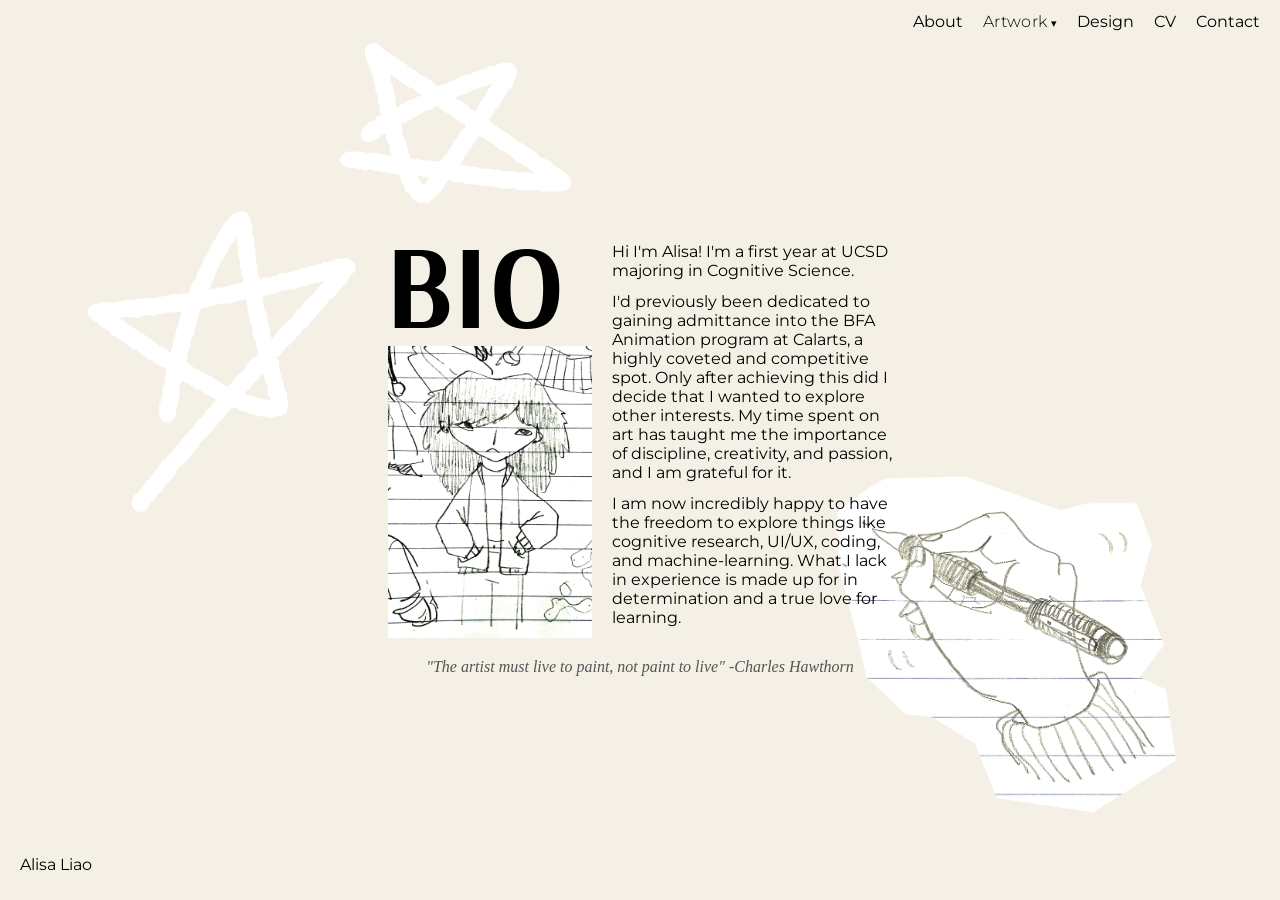
==== index.html @ 05c4a04d "Add files via upload" ====
<!DOCTYPE html>
<html lang="en">
<head>
  <meta charset="UTF-8">
  <title>Alisa Liao Personal Website | About</title>
  <link rel="stylesheet" href="Personal-website-style.css">
</head>
<body id="about-body">
<nav>
  <a href="index.html">About</a>
  <div class="dropdown">
    <span class="dropdown-toggle">Artwork</span>
    <div class="dropdown-menu">
      <a href="Life-Drawing.html">Life Drawing</a>
      <a href="Misc.html">Misc</a>
    </div>
  </div>
  <a href="Design.html">Design</a>
  <a href="CV.html">CV</a>
  <a href="Contact.html">Contact</a>
</nav>
<figure id="about-figure">
  <div class="main-row">
  <div class="image-heading-col">
    <h1 id="bio">BIO</h1>
    <img id="self-portrait" src="IMG_4927.jpeg" alt="self-portrait">
  </div>
  <div class="content-col">
    <p class="bio-paragraph">Hi I'm Alisa! I'm a first year at UCSD majoring in Cognitive Science.</p>
    <p class="bio-paragraph">I'd previously been dedicated to gaining admittance into
      the BFA Animation program at Calarts, a highly coveted and competitive spot. Only after achieving this
    did I decide that I wanted to explore other interests. My time spent on art has taught me the
      importance of discipline, creativity, and passion, and I am grateful for it.</p>
      <p class="bio-paragraph">I am now incredibly happy to have the freedom to explore
      things like cognitive research, UI/UX, coding, and machine-learning. What
       I lack in experience is made up for in determination and a true love for learning.</p>
    </div>
  </div>
  <figcaption id="about-figcaption">"The artist must live to paint, not paint to live" -Charles Hawthorn</figcaption>
</figure>
    <img class="hand-photo-2" src="hands-2.png" alt="hands">
    <img class="stars" src="star.png" alt="stars">

</body>

<footer>
  <p>Alisa Liao</p>
</footer>

</html>
---- Personal-website-style.css ----
@import url('https://fonts.googleapis.com/css2?family=Montserrat:wght@400;700&display=swap');
@import url('https://fonts.googleapis.com/css2?family=Arya:wght@400;700&display=swap');

p {
    font-family: 'Montserrat', sans-serif;
}

a {
font-family: 'Montserrat', sans-serif;
}

label, button {
    font-family: 'Montserrat', sans-serif;
}

body {
margin: 30px;
}

footer {
    position: fixed;
    bottom: 0;
    left: 0;
    width: 100%;
    color: black;
    text-align: left;
    padding: 20px;
    padding-bottom: 10px;
    z-index: 500;
}

h1 {
    font-family: 'Arya';
}

h2 {
    font-family: 'Arya';
}

body {
    background-color: #F5F0E5;
}

input, textarea {
  border: none;
  border-radius: 8px;
}

input::placeholder, textarea::placeholder {
    color: #D3D3D3;
    padding: 3px;
}

input:focus, textarea:focus {
    outline:none;
}

/*NAV*/
nav {
      position: fixed;
      top: 0;
      right: 0;
      width: 100%;
      display: flex;
      gap: 20px;
      padding: 12px 20px;
      box-sizing: border-box;
      z-index: 1000;
      display: flex;
      justify-content: flex-end;

}

a:link {
    color: black;
    text-decoration: none;
}
a:visited {
    color: black;
}
a:hover {
    color: grey;
}

.dropdown {
  position: relative;
  padding-bottom: 12px; /* creates an invisible hover bridge */
}

/* DROPDOWN MENU — hidden by default */
.dropdown-menu {
  display: none;
  position: absolute;
  top: 100%;
  left: 50%;
  transform: translateX(-50%);
  background: #f0ede0;
  border: 1px solid black;
  border-radius: 4px;
  padding: 8px 0;
  min-width: 80px;
  z-index: 100;
  flex-direction: column;
}

.dropdown-menu a {
  display: block;
  padding: 8px 18px;
  font-size: 16px;
  white-space: nowrap;
}

.dropdown-menu a:hover {
  opacity: 0.5;
}

/* SHOW on hover */
.dropdown:hover .dropdown-menu {
  display: flex;
}

.dropdown-toggle {
  font-family: 'Montserrat', sans-serif;
  font-size: 16px;
  font-weight: 300;
  color: black;
  letter-spacing: 0.02em;
  cursor: pointer;
}

.dropdown-toggle::after {
  content: ' ▾';
  font-size: 11px;
  vertical-align: middle;
}

.dropdown-toggle:hover {
  color: grey;
}

/*ABOUT*/
.image-heading-col {
  display: flex;
  flex-direction: column;
  align-items: center;
  flex-shrink: 0;
}

.main-row {
  display: flex;
  flex-direction: row;
  gap: 20px;
  align-items: flex-start;
}

#about-figure {
  display: flex;
  flex-direction: column;
  gap: 12px;
  padding: 12px;
  margin-top:50px;
  z-index: 2;
}

#about-body {
  display: flex;
  justify-content: center;
  align-items: center;
  min-height: 80vh;
  margin: 0;
  padding-top: 70px;
  item-height: 90px;
}

#bio {
  font-size: 128px;
  margin: 0;
  margin-left: -30px;
  padding: 0;
  line-height: 1
}

#self-portrait {
  width: 204px;
  object-fit: cover;

}

.content-col {
  display: flex;
  flex-direction: column;
  justify-content: center;
  margin-top: 12px;
}

.bio-paragraph {
  margin: 12px 0 0 0;
  font-size: 16px;
  width: 280px;
  position: relative;
}

#about-figcaption {
    text-align: center;
    font-style: italic;
    color: #555;
    padding-top: 8px;
}

.hand-photo-2 {
    height: 400px;
    width: auto;
    position: absolute;
    z-index: 1;
    margin-left: 750px;
    margin-top: 400px;
}
.stars {
    height: 600px;
    width: auto;
    position: absolute;
    z-index: 1;
    margin-right: 650px;
    margin-bottom:300px;
    transform: rotate(10deg);
}

/*CONTACT*/

#a-email:link {
    color:black;
}

.contact-wrapper {
    position: relative;
}

.contact-block {
    position: relative;
    display: flex;
    justify-content: center;
    padding-top: 250px;
    width: 100%;
}

.contact-star {
    position: absolute;
     height: 600px;
     width: auto;
     z-index: 0;
     transform: rotate(200deg);
     margin-right: 350px;
     margin-top: -240px;

 }

.contact-socials {
    display: flex;
    flex-direction: column;
    align-items: flex-start;
    z-index: 1;

}

.contact-form {
    margin: 20px;
    z-index: 1;

}

.form-name {
    display: flex;
    z-index: 1;

}

.fa-brands, .fa-solid, .fa-regular{
    margin-right:10px;
    z-index: 1;

}

.insta {
    margin-top: 0;
    z-index: 1;

}

.first-name-input, .last-name-input {
    margin-right: 7px;
    width: 92.5px;
    margin-bottom: 10px;
    margin-top: 5px;
    height: 20px;
    z-index: 1;

}

.message-input, .email-input {
    width: 200px;
    margin-bottom: 10px;
    margin-top: 5px;
    height: 20px;
    z-index: 1;
}

.message-input {
    height: 50px;
    z-index: 1;
}

.send-button {
    border: none;
    background-color: white;
    padding: 5px;
    border-radius: 8px;
    display: flex;
    margin-left: 154px;
    z-index: 1;
}

/*LIFE DRAWING*/
.figure-1, .figure-2, .figure-3, .figure-4, .figure-5, .figure-6, .figure-7, .figure-8, .figure-9 {
    width: 100%;
    margin-bottom: 1rem;
}

.gallery {
  position: relative;
  columns: 3;
  column-gap: 1rem;
  z-index: 2;
}

.figure-6 {
    width: 910px;
    margin-left: 35px;
    margin-top: -110px;
}

.life-drawing-hand {
    width: 400px;
    margin-left: 50px;
    margin-bottom: 100px;
}

.life-drawing-h {
    position: relative;
    margin-left: 37px;
    font-size: 64px;
    margin-bottom: -20px;
    z-index: 2;
}

.life-drawing-star {
    position: relative;
     height: 600px;
     width: auto;
     position: absolute;
     z-index: 1;
     transform: rotate(30deg);
     margin-top: -200px;
}

/*COMICS*/
.overlay {
    display: none;
    position: fixed;
    inset: 0;
    background: rgba(0, 0, 0, 0.8);
    justify-content: center;
    align-items: center;
    cursor: pointer;
}

.overlay:target {
    display: flex;          /* shown when #popup is in the URL */
}

.popup-img-1 {
    max-width: 90vw;
    max-height: 90vh;
    object-fit: contain;
}

.overlay-close {
    display: flex;
    justify-content: center;
    align-items: center;
    width: 100%;
    height: 100%;
}

.comic-image-1 {
    width: 500px;
}

.comic-1 {
    display: flex;
    flex-direction: row;
    align-items: flex-start;
    gap: 20px;
}

.comic-text-1 {
    margin-top: -20px;
}

/*MISC*/
.misc-hand {
    width: 600px;
    margin-left: 800px;
    margin-top: -600px;
}

/*CV*/
.cv-h {
    position: relative;
text-align: center;
    font-size: 64px;
    margin-bottom: -20px;
    z-index: 2;
}

.cv-block {
    display: flex;
    flex-direction: column;
    align-items: center;
    gap: 16px;
    padding: 40px 20px;
}

.cv-button {
    padding: 12px 28px;
    border: 2px solid currentColor; /* matches your site's text color */
    border-radius: 6px;
    text-decoration: none;
    font-size: 16px;
}

.cv-img-block {
    display: flex;
    flex-direction: column;
    align-items: center;
    gap: 12px; /* space between page 1 and page 2 */
    width: 100%;
    max-width: 800px;
    padding: 0 80 0 80;
}

.cv-img,
.cv-img-2 {
    width: 100%;
    height: auto; /* keeps aspect ratio */
    border-radius: 8px;
}

.cv-hand1 {
     width: 400px;
     position: absolute;
     top: 0;
     left: 0;
     transform: rotate(-30deg);
}

.cv-hand2 {
   position: absolute;
       bottom: 0;
       right: -50px;
       width: 400px;
}

.cv-body {

position: relative;
    min-height: 100vh;
}

/*DESIGN*/

.star-app-img, .star-app-video, .be-img, .be-img2, .tw-img{
    height: 300px;
    margin: 5px;
    border: 1px solid black;
    border-radius: 8px;
}

.star-app-div, .be-div, .tw-div {
    display: flex;
    flex-direction: row;
    margin-left: 37px;
    margin-bottom: 5px;
}

.industrial-design {
    display: flex;
    flex-direction: row;
    margin-left: 37px;
}

.design-p {
    width: 400px;
     z-index: 1;
     position: relative;
}

.design-h {
    position: relative;
    margin-left: 37px;
    font-size: 64px;
    margin-bottom: -20px;
}

.wm-img, .ba-img {
    height: 300px;
    margin-right: 20px;
    border-radius: 8px;
}

.industrial-p {
    width: 545px;
}

.design-star {
    width: 400px;
    position: absolute;
    bottom: -600px;
    right: -50px;
    transform: rotate(-30deg);
    }

.design-star0 {
    width: 400px;
    position: absolute;
    z-index: 0;
}

.design-body {
    overflow-x: hidden;
}
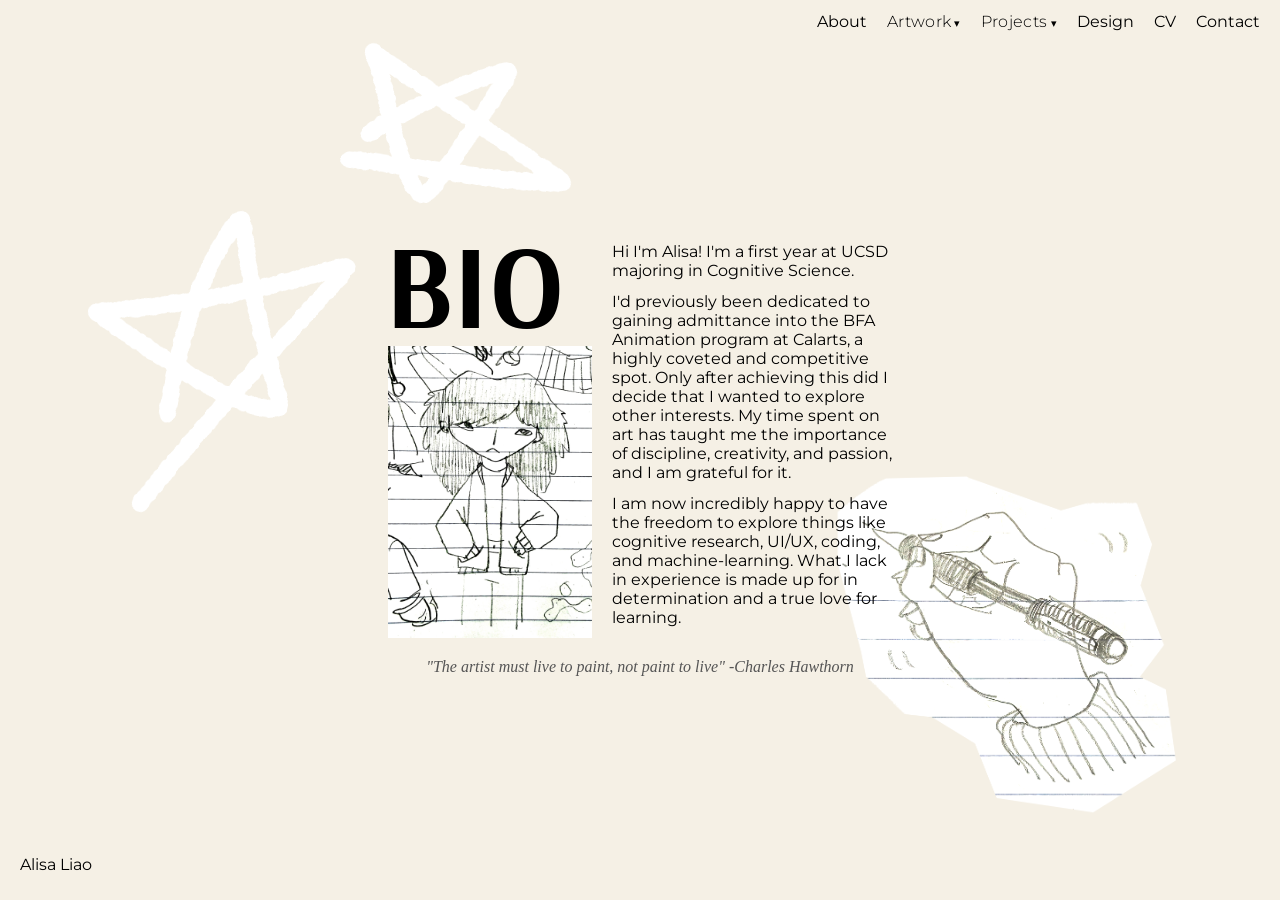
==== commit d64af2bb: "Add files via upload" ====
--- a/index.html
+++ b/index.html
@@ -14,6 +14,13 @@
     <div class="dropdown-menu">
       <a href="Life-Drawing.html">Life Drawing</a>
       <a href="Misc.html">Misc</a>
+    </div>
+  </div>
+  <div class="dropdown">
+    <span class="dropdown-toggle">Projects</span>
+    <div class="dropdown-menu">
+      <a href="Loststop.html">The Lost Stop</a>
+      <a href="Myangel.html">My Angel</a>
     </div>
   </div>
   <a href="Design.html">Design</a>
--- a/Personal-website-style.css
+++ b/Personal-website-style.css
@@ -537,4 +537,117 @@
 
 .design-body {
     overflow-x: hidden;
-}+}
+
+/*Lost Stop*/
+.loststop img {
+    width: 580px;
+    border-radius: 8px;
+    margin: 8px;
+}
+
+.loststop figcaption {
+    font-family: 'Montserrat', sans-serif;
+}
+
+.lost {
+    position: relative;
+    z-index: 2;
+}
+.loststopcomic {
+    display: flex;
+    justify-content: center;
+}
+
+.char-4 {
+    display: flex;
+    justify-content: center;
+    margin: 8px;
+    margin-bottom: 32px;
+}
+
+.char-1, .char-2 {
+    display: flex;
+    gap: 0px;
+    align-items: flex-start;
+    display: flex;
+    justify-content: center;
+}
+
+.loststop figcaption {
+    width: 580px;
+}
+
+.fig-char, .fig-char-2, .fig-char-3, .fig-char-4 {
+    margin: 0px;
+}
+
+.char-h, .key-h {
+    text-align: center;
+    margin-bottom: 0px;
+}
+
+.key-h {
+    margin-bottom: -15px;
+}
+
+.keyframes {
+    display: grid;
+      place-items: center; /* Centers both vertically and horizontally */
+}
+
+.lost {
+    margin-bottom: 50px;
+}
+
+.loststop-star {
+    position: relative;
+    height: 600px;
+    width: auto;
+    position: absolute;
+    z-index: 1;
+    transform: rotate(30deg);
+}
+
+.loststop-h  {
+    margin-left: 37px;
+    font-size: 64px;
+    margin-bottom: -20px;
+}
+
+.loststop-p, .loststop-h2 {
+    margin-left: 37px;
+
+}
+
+/*angel*/
+.angel-img {
+    width: 710px;
+    border-radius: 8px;
+    margin: 5px;
+    display: block;
+    margin: auto;
+}
+
+.angel-img-1, .angel-img-2 {
+    width: 350px;
+    border-radius: 8px;
+    margin: 5px;
+
+}
+
+.char-angel {
+    margin-bottom: 5px;
+display: flex;
+    justify-content: center;
+}
+
+.angel-h {
+    margin-left: 37px;
+    font-size: 64px;
+    margin-bottom: -20px;
+}
+
+.angel-p {
+    margin-left: 37px;
+}
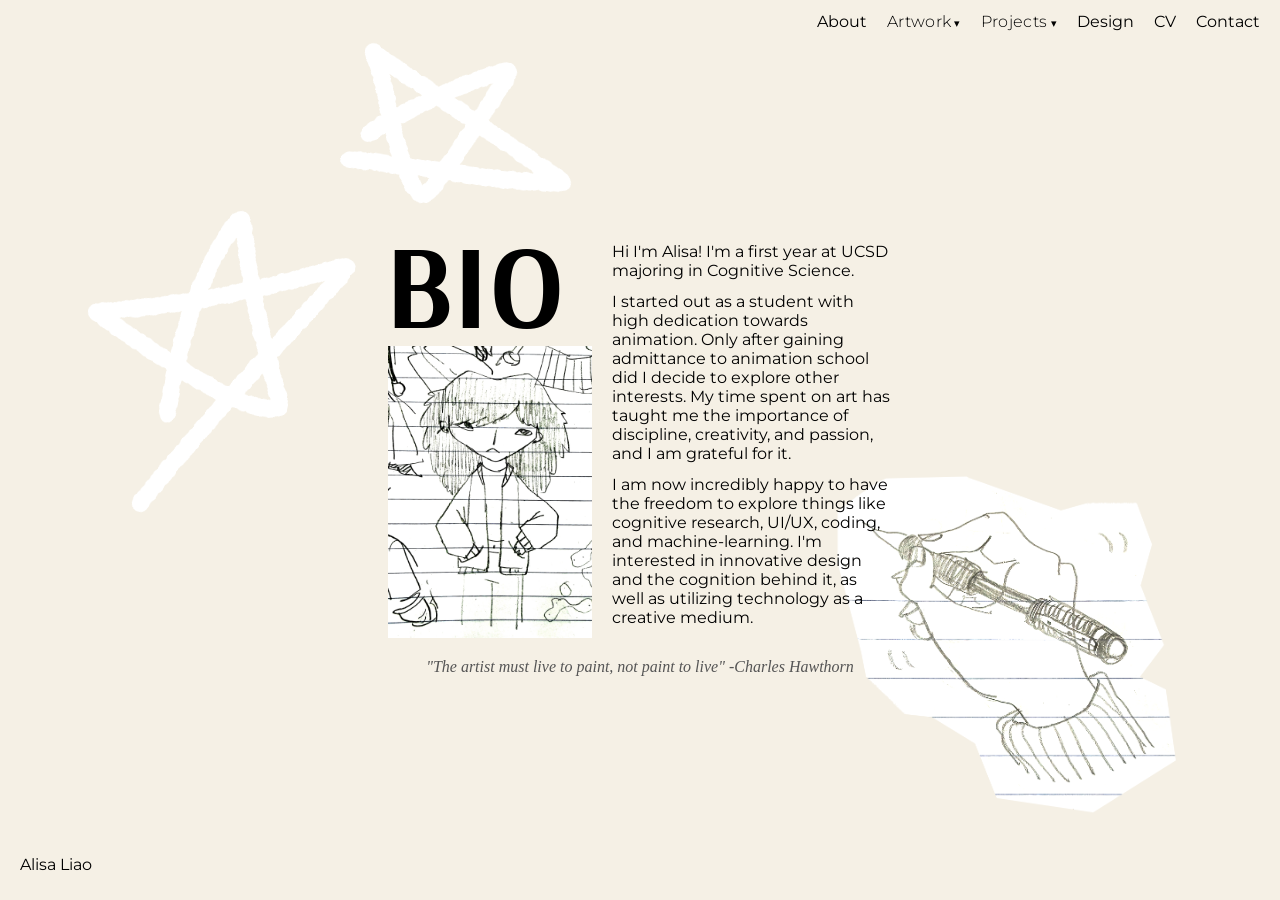
==== commit 5f5ad5d5: "Add files via upload" ====
--- a/index.html
+++ b/index.html
@@ -35,13 +35,14 @@
   </div>
   <div class="content-col">
     <p class="bio-paragraph">Hi I'm Alisa! I'm a first year at UCSD majoring in Cognitive Science.</p>
-    <p class="bio-paragraph">I'd previously been dedicated to gaining admittance into
-      the BFA Animation program at Calarts, a highly coveted and competitive spot. Only after achieving this
-    did I decide that I wanted to explore other interests. My time spent on art has taught me the
-      importance of discipline, creativity, and passion, and I am grateful for it.</p>
+    <p class="bio-paragraph">I started out as a student with high dedication towards animation.
+      Only after gaining admittance to animation school did I decide to explore other
+      interests. My time spent on art has taught me the importance of discipline, creativity,
+      and passion, and I am grateful for it.</p>
       <p class="bio-paragraph">I am now incredibly happy to have the freedom to explore
-      things like cognitive research, UI/UX, coding, and machine-learning. What
-       I lack in experience is made up for in determination and a true love for learning.</p>
+      things like cognitive research, UI/UX, coding, and machine-learning. I'm interested in
+        innovative design and the cognition behind it, as well as utilizing technology
+        as a creative medium.</p>
     </div>
   </div>
   <figcaption id="about-figcaption">"The artist must live to paint, not paint to live" -Charles Hawthorn</figcaption>
